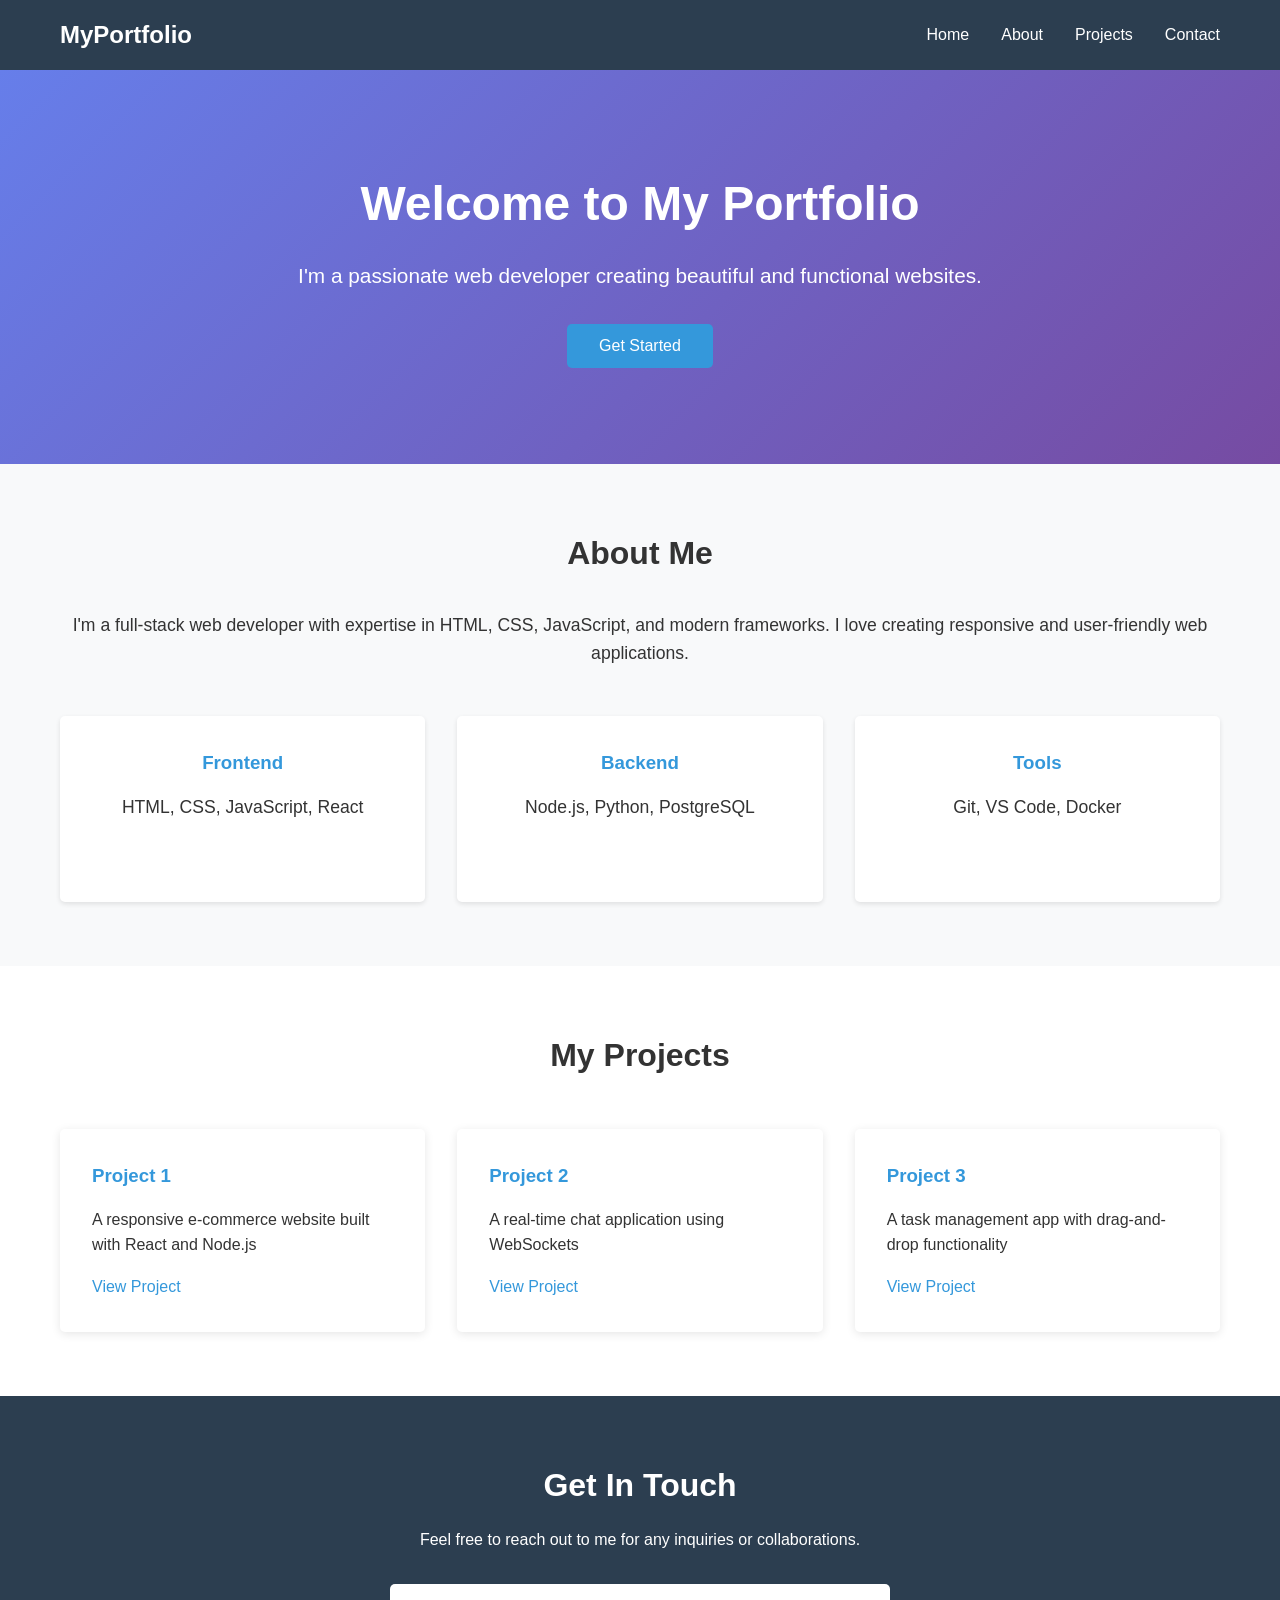
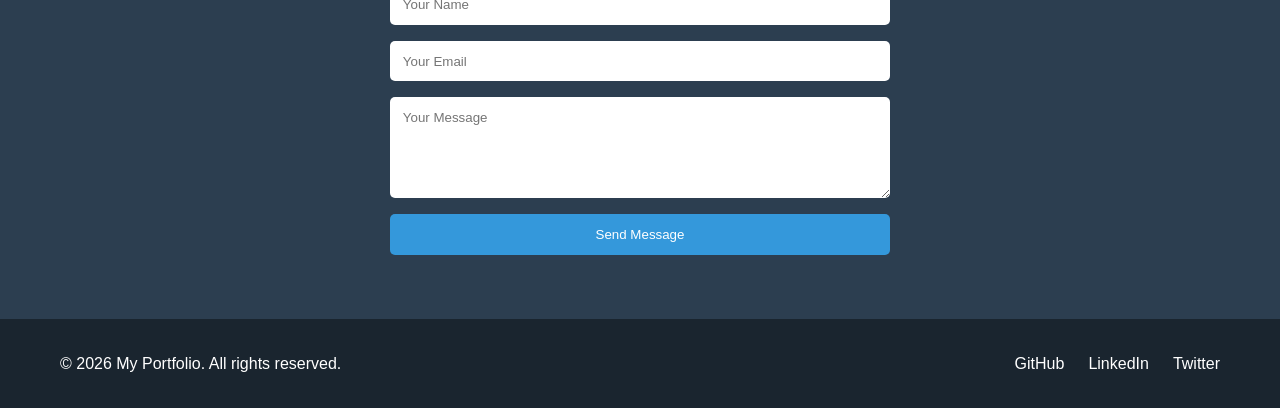
==== portfolio/index.html @ 00dd9b6b "Initial commit: Add Python, JavaScript, and Portfolio templates for GitHub Copilot practice" ====
<!DOCTYPE html>
<html lang="en">
<head>
    <meta charset="UTF-8">
    <meta name="viewport" content="width=device-width, initial-scale=1.0">
    <title>My Portfolio - Web Developer</title>
    <link rel="stylesheet" href="styles.css">
</head>
<body>
    <!-- Navigation -->
    <nav class="navbar">
        <div class="container">
            <div class="logo">MyPortfolio</div>
            <ul class="nav-links">
                <li><a href="#home">Home</a></li>
                <li><a href="#about">About</a></li>
                <li><a href="#projects">Projects</a></li>
                <li><a href="#contact">Contact</a></li>
            </ul>
        </div>
    </nav>

    <!-- Hero Section -->
    <section id="home" class="hero">
        <div class="container">
            <h1>Welcome to My Portfolio</h1>
            <p>I'm a passionate web developer creating beautiful and functional websites.</p>
            <button class="cta-button">Get Started</button>
        </div>
    </section>

    <!-- About Section -->
    <section id="about" class="about">
        <div class="container">
            <h2>About Me</h2>
            <p>I'm a full-stack web developer with expertise in HTML, CSS, JavaScript, and modern frameworks. I love creating responsive and user-friendly web applications.</p>
            <div class="skills">
                <div class="skill">
                    <h3>Frontend</h3>
                    <p>HTML, CSS, JavaScript, React</p>
                </div>
                <div class="skill">
                    <h3>Backend</h3>
                    <p>Node.js, Python, PostgreSQL</p>
                </div>
                <div class="skill">
                    <h3>Tools</h3>
                    <p>Git, VS Code, Docker</p>
                </div>
            </div>
        </div>
    </section>

    <!-- Projects Section -->
    <section id="projects" class="projects">
        <div class="container">
            <h2>My Projects</h2>
            <div class="project-grid">
                <div class="project-card">
                    <h3>Project 1</h3>
                    <p>A responsive e-commerce website built with React and Node.js</p>
                    <a href="#" class="project-link">View Project</a>
                </div>
                <div class="project-card">
                    <h3>Project 2</h3>
                    <p>A real-time chat application using WebSockets</p>
                    <a href="#" class="project-link">View Project</a>
                </div>
                <div class="project-card">
                    <h3>Project 3</h3>
                    <p>A task management app with drag-and-drop functionality</p>
                    <a href="#" class="project-link">View Project</a>
                </div>
            </div>
        </div>
    </section>

    <!-- Contact Section -->
    <section id="contact" class="contact">
        <div class="container">
            <h2>Get In Touch</h2>
            <p>Feel free to reach out to me for any inquiries or collaborations.</p>
            <form class="contact-form">
                <input type="text" placeholder="Your Name" required>
                <input type="email" placeholder="Your Email" required>
                <textarea placeholder="Your Message" rows="5" required></textarea>
                <button type="submit" class="submit-button">Send Message</button>
            </form>
        </div>
    </section>

    <!-- Footer -->
    <footer>
        <div class="container">
            <p>&copy; 2026 My Portfolio. All rights reserved.</p>
            <div class="social-links">
                <a href="#">GitHub</a>
                <a href="#">LinkedIn</a>
                <a href="#">Twitter</a>
            </div>
        </div>
    </footer>
</body>
</html>
---- portfolio/styles.css ----
/* General Styles */
* {
    margin: 0;
    padding: 0;
    box-sizing: border-box;
}

body {
    font-family: 'Segoe UI', Tahoma, Geneva, Verdana, sans-serif;
    line-height: 1.6;
    color: #333;
}

.container {
    max-width: 1200px;
    margin: 0 auto;
    padding: 0 20px;
}

/* Navigation */
.navbar {
    background: #2c3e50;
    color: white;
    padding: 1rem 0;
    position: sticky;
    top: 0;
    z-index: 100;
}

.navbar .container {
    display: flex;
    justify-content: space-between;
    align-items: center;
}

.logo {
    font-size: 1.5rem;
    font-weight: bold;
}

.nav-links {
    display: flex;
    list-style: none;
    gap: 2rem;
}

.nav-links a {
    color: white;
    text-decoration: none;
    transition: color 0.3s;
}

.nav-links a:hover {
    color: #3498db;
}

/* Hero Section */
.hero {
    background: linear-gradient(135deg, #667eea 0%, #764ba2 100%);
    color: white;
    text-align: center;
    padding: 6rem 2rem;
}

.hero h1 {
    font-size: 3rem;
    margin-bottom: 1rem;
}

.hero p {
    font-size: 1.3rem;
    margin-bottom: 2rem;
}

.cta-button {
    background: #3498db;
    color: white;
    border: none;
    padding: 0.8rem 2rem;
    font-size: 1rem;
    border-radius: 5px;
    cursor: pointer;
    transition: background 0.3s;
}

.cta-button:hover {
    background: #2980b9;
}

/* About Section */
.about {
    padding: 4rem 2rem;
    background: #f8f9fa;
}

.about h2 {
    text-align: center;
    margin-bottom: 2rem;
    font-size: 2rem;
}

.about p {
    text-align: center;
    margin-bottom: 3rem;
    font-size: 1.1rem;
}

.skills {
    display: grid;
    grid-template-columns: repeat(auto-fit, minmax(250px, 1fr));
    gap: 2rem;
}

.skill {
    background: white;
    padding: 2rem;
    border-radius: 5px;
    box-shadow: 0 2px 5px rgba(0, 0, 0, 0.1);
    text-align: center;
}

.skill h3 {
    margin-bottom: 1rem;
    color: #3498db;
}

/* Projects Section */
.projects {
    padding: 4rem 2rem;
}

.projects h2 {
    text-align: center;
    margin-bottom: 3rem;
    font-size: 2rem;
}

.project-grid {
    display: grid;
    grid-template-columns: repeat(auto-fit, minmax(300px, 1fr));
    gap: 2rem;
}

.project-card {
    background: white;
    padding: 2rem;
    border-radius: 5px;
    box-shadow: 0 2px 10px rgba(0, 0, 0, 0.1);
    transition: transform 0.3s;
}

.project-card:hover {
    transform: translateY(-5px);
}

.project-card h3 {
    color: #3498db;
    margin-bottom: 1rem;
}

.project-link {
    display: inline-block;
    color: #3498db;
    text-decoration: none;
    margin-top: 1rem;
    transition: color 0.3s;
}

.project-link:hover {
    color: #2980b9;
    text-decoration: underline;
}

/* Contact Section */
.contact {
    background: #2c3e50;
    color: white;
    padding: 4rem 2rem;
    text-align: center;
}

.contact h2 {
    margin-bottom: 1rem;
    font-size: 2rem;
}

.contact p {
    margin-bottom: 2rem;
}

.contact-form {
    display: flex;
    flex-direction: column;
    max-width: 500px;
    margin: 0 auto;
    gap: 1rem;
}

.contact-form input,
.contact-form textarea {
    padding: 0.8rem;
    border: none;
    border-radius: 5px;
    font-family: inherit;
}

.submit-button {
    background: #3498db;
    color: white;
    border: none;
    padding: 0.8rem;
    border-radius: 5px;
    cursor: pointer;
    transition: background 0.3s;
}

.submit-button:hover {
    background: #2980b9;
}

/* Footer */
footer {
    background: #1a252f;
    color: white;
    text-align: center;
    padding: 2rem;
}

footer .container {
    display: flex;
    justify-content: space-between;
    align-items: center;
}

.social-links {
    display: flex;
    gap: 1.5rem;
}

.social-links a {
    color: white;
    text-decoration: none;
    transition: color 0.3s;
}

.social-links a:hover {
    color: #3498db;
}

/* Responsive */
@media (max-width: 768px) {
    .hero h1 {
        font-size: 2rem;
    }

    .nav-links {
        flex-direction: column;
        gap: 1rem;
    }

    footer .container {
        flex-direction: column;
        gap: 1rem;
    }
}
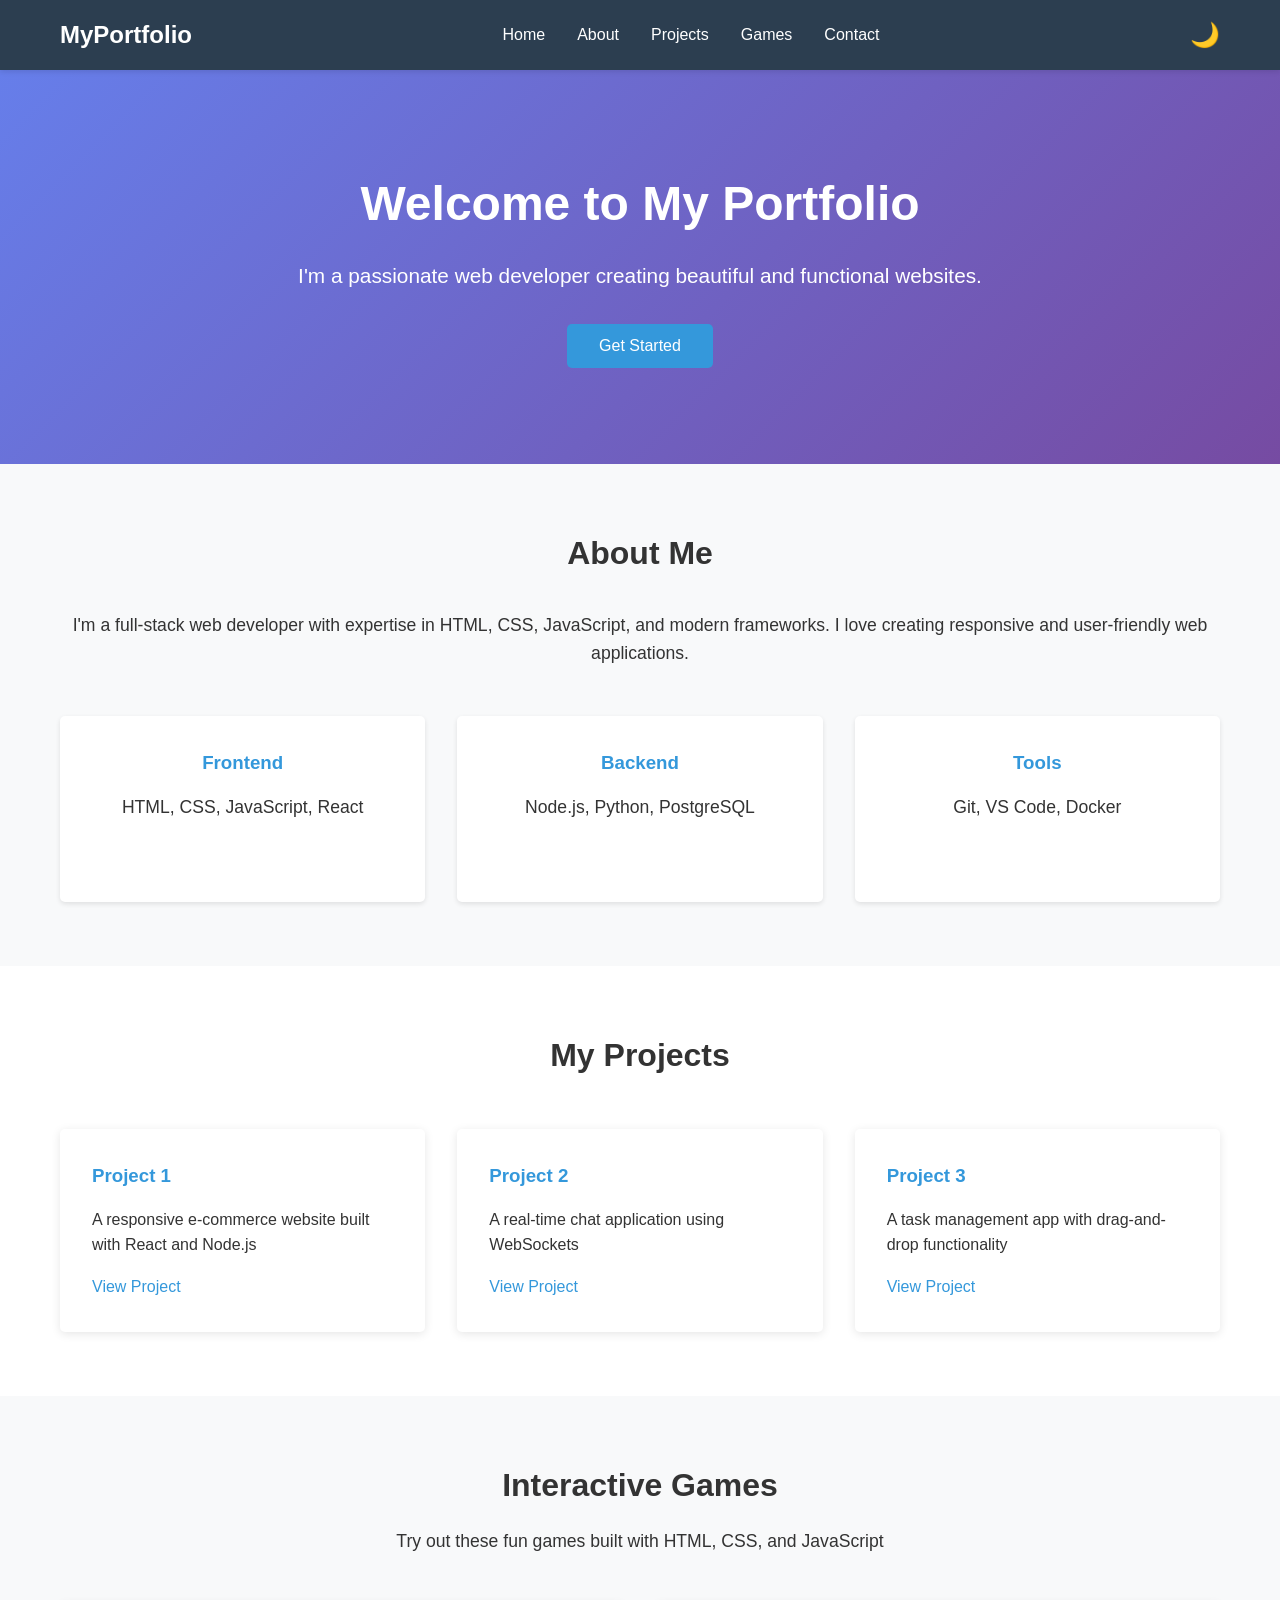
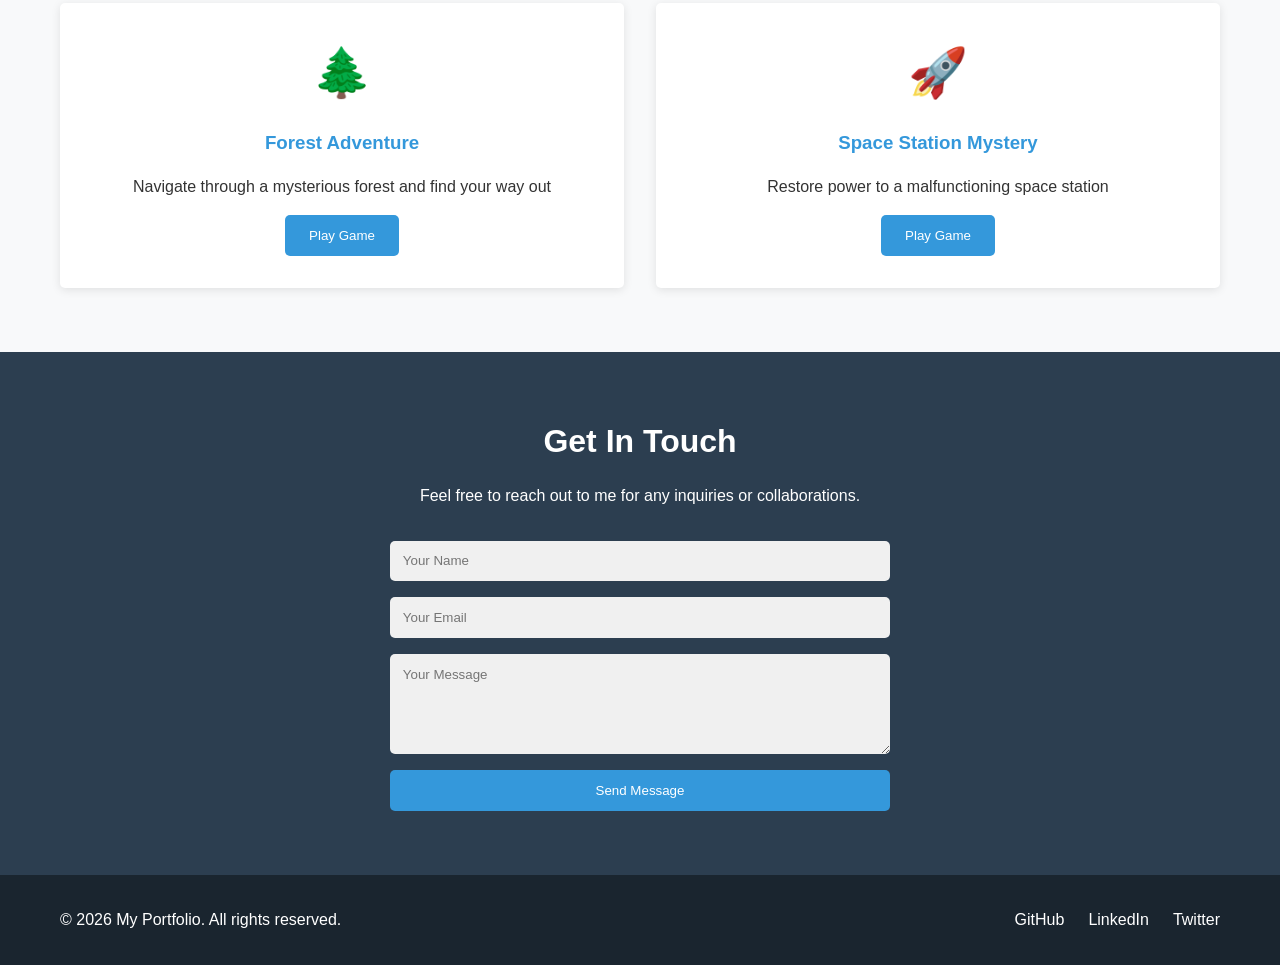
==== commit f5cfe07f: "Add browser-based games and enhance portfolio with interactivity" ====
--- a/portfolio/index.html
+++ b/portfolio/index.html
@@ -15,8 +15,10 @@
                 <li><a href="#home">Home</a></li>
                 <li><a href="#about">About</a></li>
                 <li><a href="#projects">Projects</a></li>
+                <li><a href="#games">Games</a></li>
                 <li><a href="#contact">Contact</a></li>
             </ul>
+            <button class="theme-toggle" onclick="toggleDarkMode()">🌙</button>
         </div>
     </nav>
 
@@ -25,7 +27,7 @@
         <div class="container">
             <h1>Welcome to My Portfolio</h1>
             <p>I'm a passionate web developer creating beautiful and functional websites.</p>
-            <button class="cta-button">Get Started</button>
+            <button class="cta-button" onclick="document.getElementById('about').scrollIntoView({behavior: 'smooth'})">Get Started</button>
         </div>
     </section>
 
@@ -75,12 +77,42 @@
         </div>
     </section>
 
+    <!-- Games Section -->
+    <section id="games" class="games">
+        <div class="container">
+            <h2>Interactive Games</h2>
+            <p>Try out these fun games built with HTML, CSS, and JavaScript</p>
+            <div class="games-grid">
+                <div class="game-card" onclick="startForestGame()">
+                    <div class="game-icon">🌲</div>
+                    <h3>Forest Adventure</h3>
+                    <p>Navigate through a mysterious forest and find your way out</p>
+                    <button class="play-button">Play Game</button>
+                </div>
+                <div class="game-card" onclick="startSpaceGame()">
+                    <div class="game-icon">🚀</div>
+                    <h3>Space Station Mystery</h3>
+                    <p>Restore power to a malfunctioning space station</p>
+                    <button class="play-button">Play Game</button>
+                </div>
+            </div>
+        </div>
+    </section>
+
+    <!-- Game Modal -->
+    <div id="gameModal" class="modal">
+        <div class="modal-content">
+            <span class="close" onclick="closeGame()">&times;</span>
+            <div id="gameContainer"></div>
+        </div>
+    </div>
+
     <!-- Contact Section -->
     <section id="contact" class="contact">
         <div class="container">
             <h2>Get In Touch</h2>
             <p>Feel free to reach out to me for any inquiries or collaborations.</p>
-            <form class="contact-form">
+            <form class="contact-form" onsubmit="handleSubmit(event)">
                 <input type="text" placeholder="Your Name" required>
                 <input type="email" placeholder="Your Email" required>
                 <textarea placeholder="Your Message" rows="5" required></textarea>
@@ -100,5 +132,8 @@
             </div>
         </div>
     </footer>
+
+    <script src="games.js"></script>
+    <script src="script.js"></script>
 </body>
 </html>
--- a/portfolio/styles.css
+++ b/portfolio/styles.css
@@ -9,6 +9,13 @@
     font-family: 'Segoe UI', Tahoma, Geneva, Verdana, sans-serif;
     line-height: 1.6;
     color: #333;
+    background: #fff;
+    transition: background 0.3s, color 0.3s;
+}
+
+body.dark-mode {
+    background: #1a1a1a;
+    color: #e0e0e0;
 }
 
 .container {
@@ -25,6 +32,7 @@
     position: sticky;
     top: 0;
     z-index: 100;
+    box-shadow: 0 2px 5px rgba(0, 0, 0, 0.1);
 }
 
 .navbar .container {
@@ -54,6 +62,18 @@
     color: #3498db;
 }
 
+.theme-toggle {
+    background: none;
+    border: none;
+    font-size: 1.5rem;
+    cursor: pointer;
+    transition: transform 0.3s;
+}
+
+.theme-toggle:hover {
+    transform: scale(1.2);
+}
+
 /* Hero Section */
 .hero {
     background: linear-gradient(135deg, #667eea 0%, #764ba2 100%);
@@ -62,14 +82,20 @@
     padding: 6rem 2rem;
 }
 
+body.dark-mode .hero {
+    background: linear-gradient(135deg, #4a5f8f 0%, #5a3a7a 100%);
+}
+
 .hero h1 {
     font-size: 3rem;
     margin-bottom: 1rem;
+    animation: slideInDown 0.8s ease;
 }
 
 .hero p {
     font-size: 1.3rem;
     margin-bottom: 2rem;
+    animation: slideInUp 0.8s ease;
 }
 
 .cta-button {
@@ -80,11 +106,12 @@
     font-size: 1rem;
     border-radius: 5px;
     cursor: pointer;
-    transition: background 0.3s;
+    transition: background 0.3s, transform 0.3s;
 }
 
 .cta-button:hover {
     background: #2980b9;
+    transform: translateY(-2px);
 }
 
 /* About Section */
@@ -93,6 +120,10 @@
     background: #f8f9fa;
 }
 
+body.dark-mode .about {
+    background: #2a2a2a;
+}
+
 .about h2 {
     text-align: center;
     margin-bottom: 2rem;
@@ -117,6 +148,15 @@
     border-radius: 5px;
     box-shadow: 0 2px 5px rgba(0, 0, 0, 0.1);
     text-align: center;
+    transition: transform 0.3s;
+}
+
+body.dark-mode .skill {
+    background: #333;
+}
+
+.skill:hover {
+    transform: translateY(-5px);
 }
 
 .skill h3 {
@@ -147,6 +187,10 @@
     border-radius: 5px;
     box-shadow: 0 2px 10px rgba(0, 0, 0, 0.1);
     transition: transform 0.3s;
+}
+
+body.dark-mode .project-card {
+    background: #333;
 }
 
 .project-card:hover {
@@ -171,12 +215,166 @@
     text-decoration: underline;
 }
 
+/* Games Section */
+.games {
+    padding: 4rem 2rem;
+    background: #f8f9fa;
+}
+
+body.dark-mode .games {
+    background: #2a2a2a;
+}
+
+.games h2 {
+    text-align: center;
+    margin-bottom: 1rem;
+    font-size: 2rem;
+}
+
+.games > .container > p {
+    text-align: center;
+    margin-bottom: 3rem;
+    font-size: 1.1rem;
+}
+
+.games-grid {
+    display: grid;
+    grid-template-columns: repeat(auto-fit, minmax(300px, 1fr));
+    gap: 2rem;
+}
+
+.game-card {
+    background: white;
+    padding: 2rem;
+    border-radius: 5px;
+    box-shadow: 0 2px 10px rgba(0, 0, 0, 0.1);
+    cursor: pointer;
+    transition: transform 0.3s, box-shadow 0.3s;
+    text-align: center;
+}
+
+body.dark-mode .game-card {
+    background: #333;
+}
+
+.game-card:hover {
+    transform: translateY(-5px);
+    box-shadow: 0 5px 20px rgba(0, 0, 0, 0.2);
+}
+
+.game-icon {
+    font-size: 3rem;
+    margin-bottom: 1rem;
+    animation: float 3s ease-in-out infinite;
+}
+
+.game-card h3 {
+    color: #3498db;
+    margin-bottom: 1rem;
+}
+
+.play-button {
+    background: #3498db;
+    color: white;
+    border: none;
+    padding: 0.8rem 1.5rem;
+    border-radius: 5px;
+    cursor: pointer;
+    margin-top: 1rem;
+    transition: background 0.3s;
+}
+
+.play-button:hover {
+    background: #2980b9;
+}
+
+/* Modal Styles */
+.modal {
+    display: none;
+    position: fixed;
+    z-index: 1000;
+    left: 0;
+    top: 0;
+    width: 100%;
+    height: 100%;
+    background-color: rgba(0, 0, 0, 0.5);
+    animation: fadeIn 0.3s ease;
+}
+
+.modal-content {
+    background-color: white;
+    margin: 5% auto;
+    padding: 2rem;
+    border-radius: 10px;
+    max-width: 800px;
+    max-height: 80vh;
+    overflow-y: auto;
+    box-shadow: 0 5px 20px rgba(0, 0, 0, 0.3);
+}
+
+body.dark-mode .modal-content {
+    background-color: #333;
+}
+
+.close {
+    color: #aaa;
+    float: right;
+    font-size: 2rem;
+    font-weight: bold;
+    cursor: pointer;
+    transition: color 0.3s;
+}
+
+.close:hover {
+    color: #000;
+}
+
+body.dark-mode .close:hover {
+    color: #fff;
+}
+
+/* Game Container Styles */
+#gameContainer {
+    font-size: 1rem;
+    line-height: 1.8;
+}
+
+.game-text {
+    margin-bottom: 1.5rem;
+    white-space: pre-wrap;
+}
+
+.game-choices {
+    display: grid;
+    gap: 1rem;
+}
+
+.choice-button {
+    background: #3498db;
+    color: white;
+    border: none;
+    padding: 1rem;
+    border-radius: 5px;
+    cursor: pointer;
+    font-size: 1rem;
+    transition: background 0.3s;
+    text-align: left;
+}
+
+.choice-button:hover {
+    background: #2980b9;
+}
+
 /* Contact Section */
 .contact {
     background: #2c3e50;
     color: white;
     padding: 4rem 2rem;
     text-align: center;
+}
+
+body.dark-mode .contact {
+    background: #1a1a1a;
 }
 
 .contact h2 {
@@ -202,6 +400,14 @@
     border: none;
     border-radius: 5px;
     font-family: inherit;
+    background: #f0f0f0;
+    color: #333;
+}
+
+.contact-form input:focus,
+.contact-form textarea:focus {
+    outline: none;
+    box-shadow: 0 0 5px #3498db;
 }
 
 .submit-button {
@@ -247,6 +453,47 @@
     color: #3498db;
 }
 
+/* Animations */
+@keyframes slideInDown {
+    from {
+        opacity: 0;
+        transform: translateY(-30px);
+    }
+    to {
+        opacity: 1;
+        transform: translateY(0);
+    }
+}
+
+@keyframes slideInUp {
+    from {
+        opacity: 0;
+        transform: translateY(30px);
+    }
+    to {
+        opacity: 1;
+        transform: translateY(0);
+    }
+}
+
+@keyframes float {
+    0%, 100% {
+        transform: translateY(0);
+    }
+    50% {
+        transform: translateY(-10px);
+    }
+}
+
+@keyframes fadeIn {
+    from {
+        opacity: 0;
+    }
+    to {
+        opacity: 1;
+    }
+}
+
 /* Responsive */
 @media (max-width: 768px) {
     .hero h1 {
@@ -262,4 +509,8 @@
         flex-direction: column;
         gap: 1rem;
     }
+
+    .navbar .container {
+        flex-wrap: wrap;
+    }
 }
